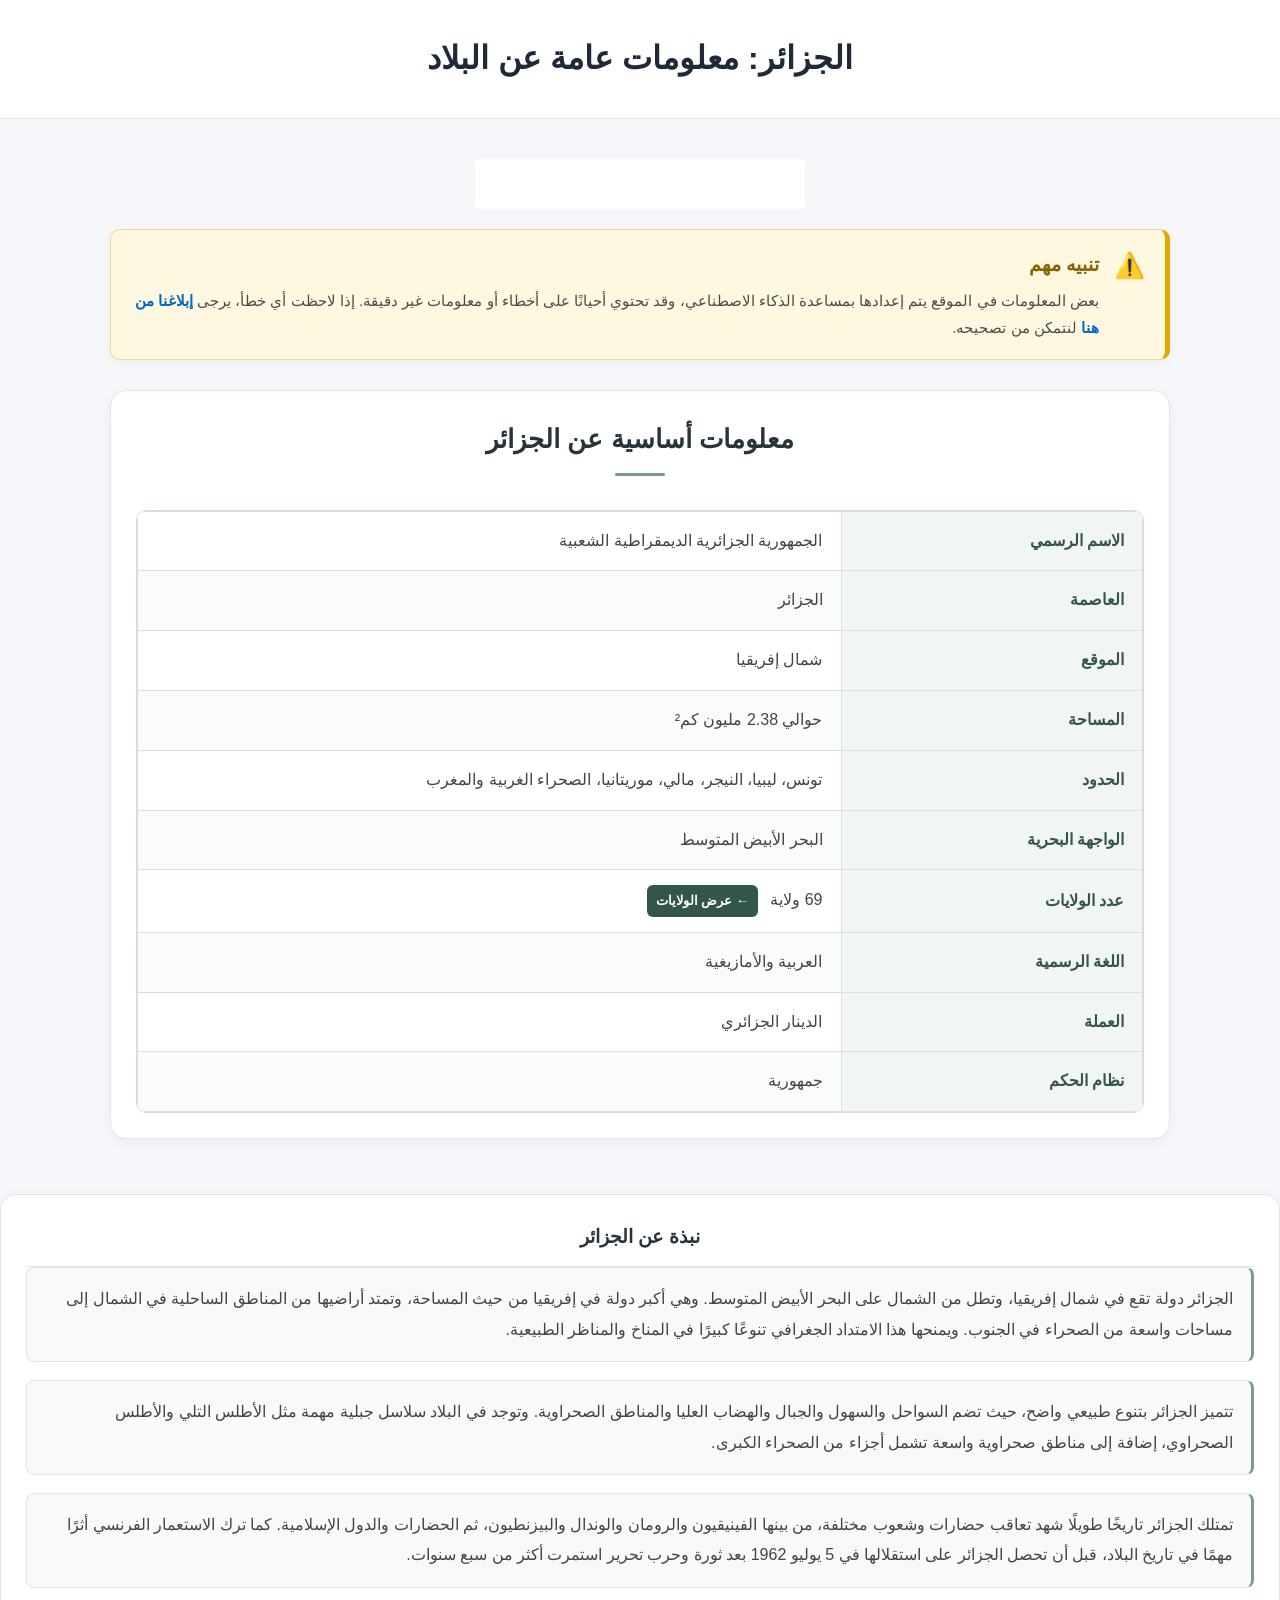
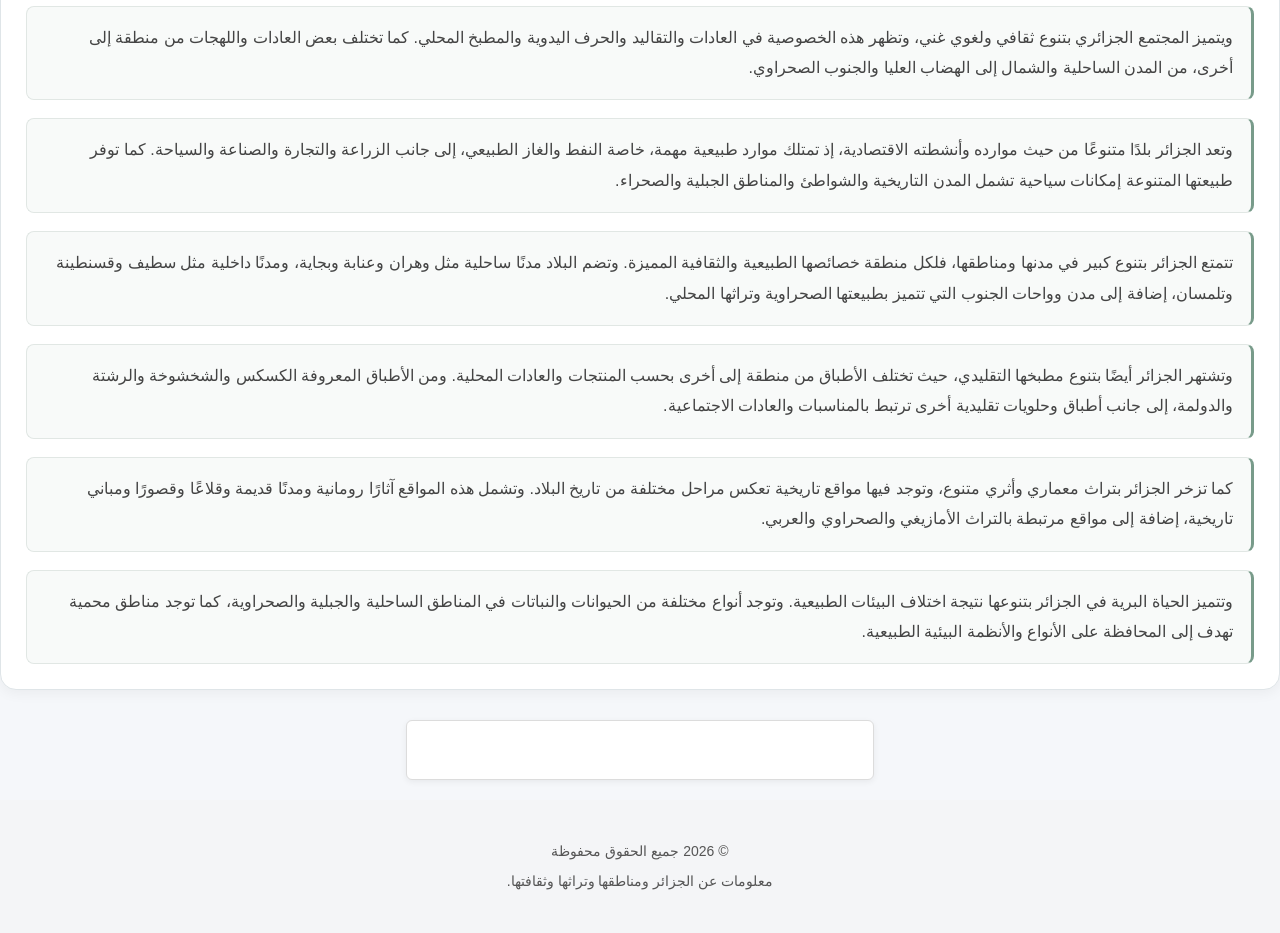
==== algeria.html @ e4114f51 "Add files via upload" ====
<!DOCTYPE html>

<html lang="ar" dir="rtl">

<head>
    <meta charset="UTF-8">


<meta name="viewport" content="width=device-width, initial-scale=1.0">

<title>الجزائر | معلومات عامة عن الجزائر</title>

<meta name="description"
      content="تعرف على الجزائر من حيث موقعها الجغرافي، مساحتها، طبيعتها، مناخها، سكانها، تاريخها وأهم خصائصها.">

<meta name="keywords"
      content="الجزائر, الجزائر معلومات عامة, جغرافيا الجزائر, تاريخ الجزائر, طبيعة الجزائر, مناخ الجزائر">

<meta name="author" content="Algeria">

<link rel="stylesheet" href="style1.css">


</head>

<body>

<header>
    <h1>الجزائر: معلومات عامة عن البلاد</h1>
</header>

<main>
<div class="top-ad">
    <div class="top-ad-box">
   <div class="box-sponsor">
    <span>
        <script>
  atOptions = {
    'key' : 'e3a592c9fd32cb746fc787520901cd6e',
    'format' : 'iframe',
    'height' : 50,
    'width' : 320,
    'params' : {}
  };
</script>
<script src="https://www.highrevenueformat.com/e3a592c9fd32cb746fc787520901cd6e/invoke.js"></script>

</span>
</div>

    </div>
</div>


<div class="ai-notice">

    <span class="ai-notice-icon">⚠️</span>

    <div class="ai-notice-content">

        <strong>تنبيه مهم</strong>

        <p>
            بعض المعلومات في الموقع يتم إعدادها بمساعدة الذكاء الاصطناعي،
            وقد تحتوي أحيانًا على أخطاء أو معلومات غير دقيقة.
            إذا لاحظت أي خطأ، يرجى
            <a href="index.html#report-form">إبلاغنا من هنا</a>
            لنتمكن من تصحيحه.
        </p>

    </div>

</div>
  
<section class="country-info">


<h2>معلومات أساسية عن الجزائر</h2>

<div class="info-table-wrapper">
    <table class="info-table">

        <tbody>
            <tr>
                <th>الاسم الرسمي</th>
                <td>الجمهورية الجزائرية الديمقراطية الشعبية</td>
            </tr>

            <tr>
                <th>العاصمة</th>
                <td>الجزائر</td>
            </tr>

            <tr>
                <th>الموقع</th>
                <td>شمال إفريقيا</td>
            </tr>

            <tr>
                <th>المساحة</th>
                <td>حوالي 2.38 مليون كم²</td>
            </tr>

            <tr>
                <th>الحدود</th>
                <td>تونس، ليبيا، النيجر، مالي، موريتانيا، الصحراء الغربية والمغرب</td>
            </tr>

            <tr>
                <th>الواجهة البحرية</th>
                <td>البحر الأبيض المتوسط</td>
            </tr>
<tr> <th>عدد الولايات</th> <td> 69 ولاية <a href="index.html" class="home-arrow">← عرض الولايات</a> </td> </tr>
            <tr>
                <th>اللغة الرسمية</th>
                <td>العربية والأمازيغية</td>
            </tr>

            <tr>
                <th>العملة</th>
                <td>الدينار الجزائري</td>
            </tr>

            <tr>
                <th>نظام الحكم</th>
                <td>جمهورية</td>
            </tr>

        </tbody>

    </table>
</div>


</section>







</main>

</body>
</html>


<section class="about-algeria">


<h2>نبذة عن الجزائر</h2>

<p>
    الجزائر دولة تقع في شمال إفريقيا، وتطل من الشمال على البحر الأبيض المتوسط.
    وهي أكبر دولة في إفريقيا من حيث المساحة، وتمتد أراضيها من المناطق الساحلية
    في الشمال إلى مساحات واسعة من الصحراء في الجنوب. ويمنحها هذا الامتداد
    الجغرافي تنوعًا كبيرًا في المناخ والمناظر الطبيعية.
</p>

<p>
    تتميز الجزائر بتنوع طبيعي واضح، حيث تضم السواحل والسهول والجبال والهضاب
    العليا والمناطق الصحراوية. وتوجد في البلاد سلاسل جبلية مهمة مثل الأطلس
    التلي والأطلس الصحراوي، إضافة إلى مناطق صحراوية واسعة تشمل أجزاء من
    الصحراء الكبرى.
</p>

<p>
    تمتلك الجزائر تاريخًا طويلًا شهد تعاقب حضارات وشعوب مختلفة، من بينها
    الفينيقيون والرومان والوندال والبيزنطيون، ثم الحضارات والدول الإسلامية.
    كما ترك الاستعمار الفرنسي أثرًا مهمًا في تاريخ البلاد، قبل أن تحصل
    الجزائر على استقلالها في 5 يوليو 1962 بعد ثورة وحرب تحرير استمرت أكثر
    من سبع سنوات.
</p>

<p>
    ويتميز المجتمع الجزائري بتنوع ثقافي ولغوي غني، وتظهر هذه الخصوصية في
    العادات والتقاليد والحرف اليدوية والمطبخ المحلي. كما تختلف
    بعض العادات واللهجات من منطقة إلى أخرى، من المدن الساحلية والشمال إلى
    الهضاب العليا والجنوب الصحراوي.
</p>

<p>
    وتعد الجزائر بلدًا متنوعًا من حيث موارده وأنشطته الاقتصادية، إذ تمتلك
    موارد طبيعية مهمة، خاصة النفط والغاز الطبيعي، إلى جانب الزراعة والتجارة
    والصناعة والسياحة. كما توفر طبيعتها المتنوعة إمكانات سياحية تشمل المدن
    التاريخية والشواطئ والمناطق الجبلية والصحراء.
</p>
<p>
    تتمتع الجزائر بتنوع كبير في مدنها ومناطقها، فلكل منطقة خصائصها الطبيعية
    والثقافية المميزة. وتضم البلاد مدنًا ساحلية مثل وهران وعنابة وبجاية،
    ومدنًا داخلية مثل سطيف وقسنطينة وتلمسان، إضافة إلى مدن وواحات الجنوب
    التي تتميز بطبيعتها الصحراوية وتراثها المحلي.
</p>

<p>
    وتشتهر الجزائر أيضًا بتنوع مطبخها التقليدي، حيث تختلف الأطباق من منطقة
    إلى أخرى بحسب المنتجات والعادات المحلية. ومن الأطباق المعروفة الكسكس
    والشخشوخة والرشتة والدولمة، إلى جانب أطباق وحلويات تقليدية أخرى ترتبط
    بالمناسبات والعادات الاجتماعية.
</p>

<p>
    كما تزخر الجزائر بتراث معماري وأثري متنوع، وتوجد فيها مواقع تاريخية
    تعكس مراحل مختلفة من تاريخ البلاد. وتشمل هذه المواقع آثارًا رومانية
    ومدنًا قديمة وقلاعًا وقصورًا ومباني تاريخية، إضافة إلى مواقع مرتبطة
    بالتراث الأمازيغي والصحراوي والعربي.
</p>

<p>
    وتتميز الحياة البرية في الجزائر بتنوعها نتيجة اختلاف البيئات الطبيعية.
    وتوجد أنواع مختلفة من الحيوانات والنباتات في المناطق الساحلية والجبلية
    والصحراوية، كما توجد مناطق محمية تهدف إلى المحافظة على الأنواع والأنظمة
    البيئية الطبيعية.
</p>



</section>
<!-- مستطيل الإعلان أصبح خارج الفوتر -->
<div class="footer-ad">
 <script>
  atOptions = {
    'key' : '2ad270ec4a5cfee932616f25a02dfaf3',
    'format' : 'iframe',
    'height' : 60,
    'width' : 468,
    'params' : {}
  };
</script>
<script src="https://www.highrevenueformat.com/2ad270ec4a5cfee932616f25a02dfaf3/invoke.js"></script>

</div>

<!-- الفوتر مستقل تماماً -->
<footer class="site-footer">
  <div class="footer-content">
    <p>© 2026 جميع الحقوق محفوظة</p>
    <p>معلومات عن الجزائر ومناطقها وتراثها وثقافتها.</p>
  </div>
</footer>
---- style1.css ----
* {
  box-sizing: border-box;
  }

body {
margin: 0;
padding: 0;
font-family: Arial, Tahoma, sans-serif;
background: #f5f7fa;
color: #222;
line-height: 1.8;
}

header {
width: 100%;
background: #ffffff;
padding: 30px 20px;
text-align: center;
border-bottom: 1px solid #e5e7eb;
}

header h1 {
margin: 0;
font-size: 32px;
font-weight: 700;
color: #1f2937;
}

main {
width: 100%;
max-width: 1100px;
margin: 0 auto;
padding: 25px 20px;
}

.ai-notice {
display: flex;
align-items: flex-start;
gap: 15px;
width: 100%;
background: #fff8e1;
border: 1px solid #f0d98c;
border-right: 5px solid #e0a800;
border-radius: 10px;
padding: 18px 20px;
margin-bottom: 25px;
box-shadow: 0 2px 8px rgba(0, 0, 0, 0.05);
}

.ai-notice-icon {
flex-shrink: 0;
font-size: 25px;
line-height: 1.4;
}

.ai-notice-content {
flex: 1;
}

.ai-notice-content strong {
display: block;
margin-bottom: 5px;
font-size: 19px;
color: #8a6200;
}

.ai-notice-content p {
margin: 0;
font-size: 15px;
color: #4b4b4b;
}

.ai-notice-content a {
color: #0066cc;
font-weight: 600;
text-decoration: none;
}

.ai-notice-content a:hover {
text-decoration: underline;
}

@media (max-width: 600px) {


header {
    padding: 22px 15px;
}

header h1 {
    font-size: 24px;
    line-height: 1.5;
}

main {
    padding: 18px 12px;
}

.ai-notice {
    gap: 10px;
    padding: 15px;
    border-right-width: 4px;
}

.ai-notice-icon {
    font-size: 22px;
}

.ai-notice-content strong {
    font-size: 17px;
}

.ai-notice-content p {
    font-size: 14px;
    line-height: 1.8;
}


}



.country-info {
width: 100%;
margin-top: 30px;
background: #ffffff;
border-radius: 16px;
padding: 25px;
box-shadow: 0 3px 14px rgba(0, 0, 0, 0.05);
border: 1px solid #dfe5e8;
}

.country-info h2 {
margin: 0 0 22px;
text-align: center;
font-size: 26px;
color: #27343a;
position: relative;
padding-bottom: 12px;
}

.country-info h2::after {
content: "";
display: block;
width: 50px;
height: 3px;
margin: 10px auto 0;
border-radius: 5px;
background: #789b8a;
}

.info-table-wrapper {
width: 100%;
overflow-x: auto;
border-radius: 10px;
border: 1px solid #d5dde0;
}

.info-table {
width: 100%;
border-collapse: collapse;
font-size: 16px;
background: #ffffff;
}

.info-table tr {
transition: background 0.2s ease;
}

.info-table th,
.info-table td {
padding: 15px 18px;
border: 1px solid #d9e0e3;
text-align: right;
vertical-align: middle;
}

.info-table th {
width: 30%;
background: #f1f5f3;
color: #345648;
font-weight: 700;
}

.info-table td {
background: #ffffff;
color: #444;
}

.info-table tr:nth-child(even) td {
background: #fafbfb;
}

.info-table tr:hover th {
background: #eaf0ed;
}

.info-table tr:hover td {
background: #f5f8f7;
}

@media (max-width: 600px) {


.country-info {
    margin-top: 22px;
    padding: 16px;
    border-radius: 13px;
}

.country-info h2 {
    font-size: 21px;
    margin-bottom: 17px;
}

.info-table {
    font-size: 14px;
}

.info-table th,
.info-table td {
    padding: 13px 11px;
}

.info-table th {
    width: 36%;
    white-space: normal;
}


}








.about-algeria {
width: 100%;
margin-top: 30px;
background: #ffffff;
border: 1px solid #dfe5e8;
border-radius: 16px;
padding: 25px;
box-shadow: 0 3px 14px rgba(0, 0, 0, 0.05);
}

.about-algeria h2 {
margin: 0 0 22px;
text-align: center;
font-size: 26px;
color: #27343a;
padding-bottom: 12px;
border-bottom: 1px solid #e1e6e8;
}

.about-algeria p {
margin: 0 0 18px;
padding: 16px 18px;
background: #f8faf9;
border: 1px solid #e1e7e4;
border-right: 3px solid #789b8a;
border-radius: 8px;
color: #444;
font-size: 16px;
line-height: 1.9;
text-align: right;
}

.about-algeria p:last-child {
margin-bottom: 0;
}

.about-algeria p:hover {
background: #f4f7f5;
}

@media (max-width: 600px) {


.about-algeria {
    margin-top: 22px;
    padding: 16px;
    border-radius: 13px;
}

.about-algeria h2 {
    font-size: 21px;
    margin-bottom: 17px;
}

.about-algeria p {
    padding: 13px 12px;
    font-size: 14px;
    line-height: 1.85;
    margin-bottom: 13px;
} }





.top-ad {
width: 100%;
display: flex;
justify-content: center;
align-items: center;
margin: 15px 0 20px;
}

.top-ad-box {
width: 330px;
height: 50px;
display: flex;
justify-content: center;
align-items: center;
overflow: hidden;
background: #ffffff;
}

@media (max-width: 600px) {
.top-ad {
margin: 12px 0 18px;
}


.top-ad-box {
    width: 330px;
    max-width: 100%;
    height: 50px;
}


}



/* مستطيل الإعلان مستقل خارج الفوتر */
.footer-ad {
  width: 468px;
  height: 60px;
  max-width: calc(100% - 20px);
  margin: 30px auto 20px; /* مسافة أفقية وتوسيط الإعلان */
  background: #ffffff; /* لون أبيض ناصع */
  border: 1px solid #dcdcdc;
  border-radius: 6px;
  box-shadow: 0 2px 6px rgba(0, 0, 0, 0.06);
  display: flex;
  align-items: center;
  justify-content: center;
  overflow: hidden;
}

/* خلفية الفوتر الملونة */
.site-footer {
  width: 100%;
  margin-top: 20px;
  padding: 20px 0;
  background: #f4f5f7; /* لون خفيف */
  text-align: center;
}

.footer-content {
  padding: 15px;
  background: transparent;
  color: #555555;
  font-size: 14px;
}

.footer-content p {
  margin: 4px 0;
}

/* التجاوب مع الهواتف */
@media (max-width: 520px) {
  .footer-ad {
    width: calc(100% - 20px);
    height: 60px;
  }
}







.about-algeria h2 {
    margin: 0;
    text-align: center;
    font-size: 22px;
    color: #27343a;
}

.about-algeria .about-title {
    margin: 0 0 25px;
    padding: 12px 0;
    font-size: 28px;
    font-weight: 700;
    color: #345648;
    border-bottom: none;
    position: relative;
}

.about-algeria .about-title::after {
    content: "";
    display: block;
    width: 55px;
    height: 3px;
    margin: 10px auto 0;
    border-radius: 5px;
    background: #789b8a;
}
.about-algeria h2 {
    font-size: 19px;
}

.about-algeria .about-title {
    font-size: 23px;
    margin-bottom: 20px;
    padding: 8px 0;
}





.algeria-links {
    width: 100%;
    margin-top: 25px;
    display: flex;
    flex-direction: column;
    gap: 12px;
}

.algeria-link {
    width: 100%;
    min-height: 60px;
    padding: 16px 20px;
    display: flex;
    align-items: center;
    justify-content: space-between;
    text-decoration: none;
    background: #f8faf9;
    border: 1px solid #dfe7e3;
    border-right: 4px solid #789b8a;
    border-radius: 9px;
    color: #345648;
    transition: background 0.2s ease, border-color 0.2s ease;
}

.algeria-link-title {
    font-size: 17px;
    font-weight: 700;
}

.algeria-link-arrow {
    font-size: 21px;
    font-weight: 700;
}

.algeria-link:hover {
    background: #f1f5f3;
    border-right-color: #527765;
}

@media (max-width: 600px) {
    .algeria-links {
        margin-top: 20px;
        gap: 10px;
    }

    .algeria-link {
        min-height: 55px;
        padding: 14px 15px;
    }

    .algeria-link-title {
        font-size: 15px;
    }

    .algeria-link-arrow {
        font-size: 19px;
    }
}


.home-arrow {
display: inline-block;
margin-right: 8px;
padding: 4px 9px;
background: #345648;
color: #fff;
text-decoration: none;
border-radius: 6px;
font-weight: bold;
font-size: 13px;
white-space: nowrap;
}

@media (max-width: 600px) {
.home-arrow {
padding: 4px 7px;
font-size: 12px;
margin-right: 5px;
}
}
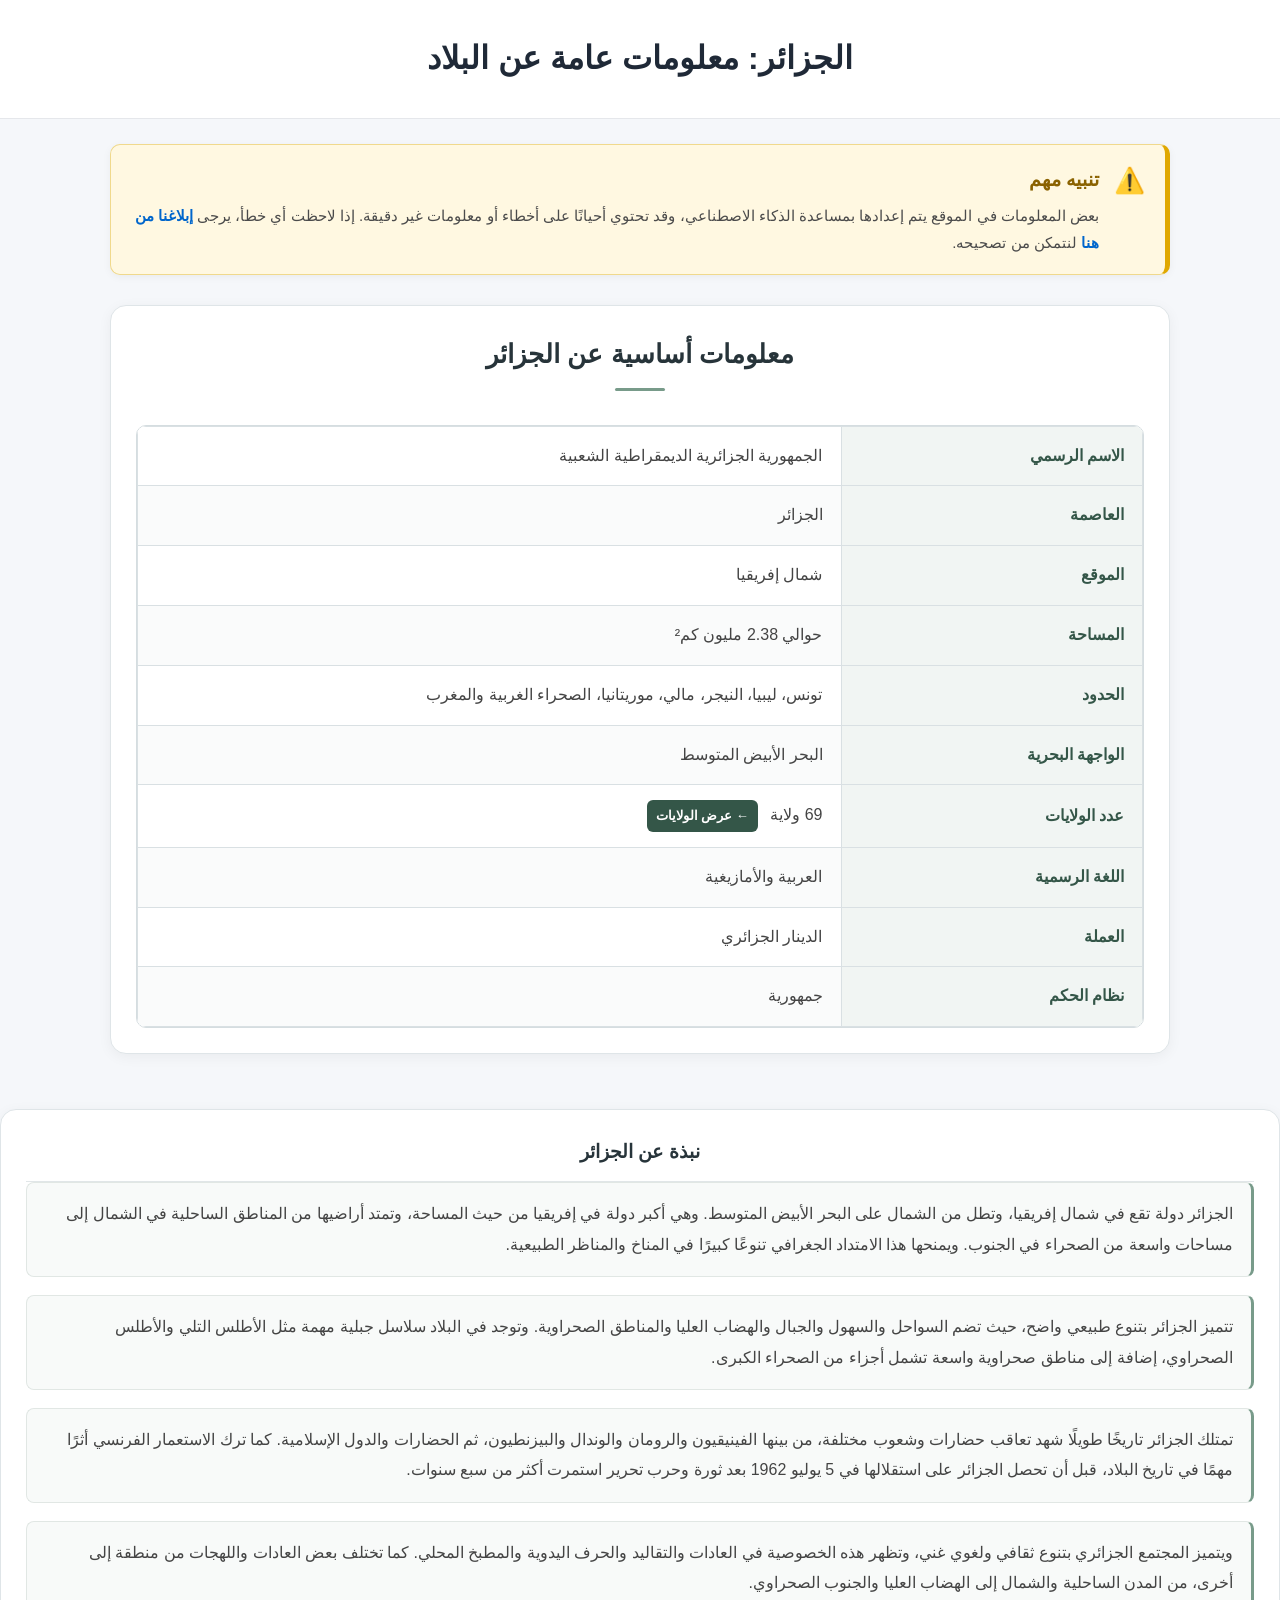
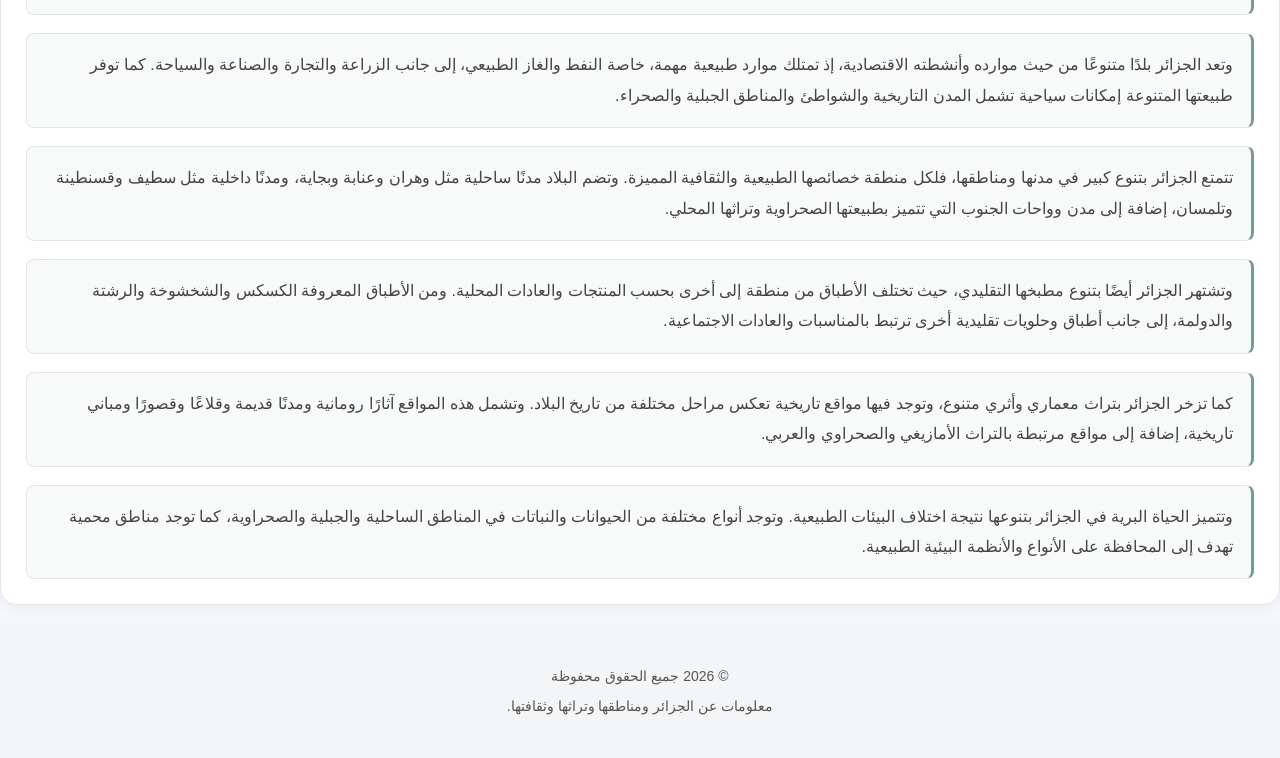
==== commit 5c4d36b0: "Add files via upload" ====
--- a/algeria.html
+++ b/algeria.html
@@ -30,26 +30,6 @@
 </header>
 
 <main>
-<div class="top-ad">
-    <div class="top-ad-box">
-   <div class="box-sponsor">
-    <span>
-        <script>
-  atOptions = {
-    'key' : 'e3a592c9fd32cb746fc787520901cd6e',
-    'format' : 'iframe',
-    'height' : 50,
-    'width' : 320,
-    'params' : {}
-  };
-</script>
-<script src="https://www.highrevenueformat.com/e3a592c9fd32cb746fc787520901cd6e/invoke.js"></script>
-
-</span>
-</div>
-
-    </div>
-</div>
 
 
 <div class="ai-notice">
@@ -218,19 +198,7 @@
 
 </section>
 <!-- مستطيل الإعلان أصبح خارج الفوتر -->
-<div class="footer-ad">
- <script>
-  atOptions = {
-    'key' : '2ad270ec4a5cfee932616f25a02dfaf3',
-    'format' : 'iframe',
-    'height' : 60,
-    'width' : 468,
-    'params' : {}
-  };
-</script>
-<script src="https://www.highrevenueformat.com/2ad270ec4a5cfee932616f25a02dfaf3/invoke.js"></script>
-
-</div>
+
 
 <!-- الفوتر مستقل تماماً -->
 <footer class="site-footer">
